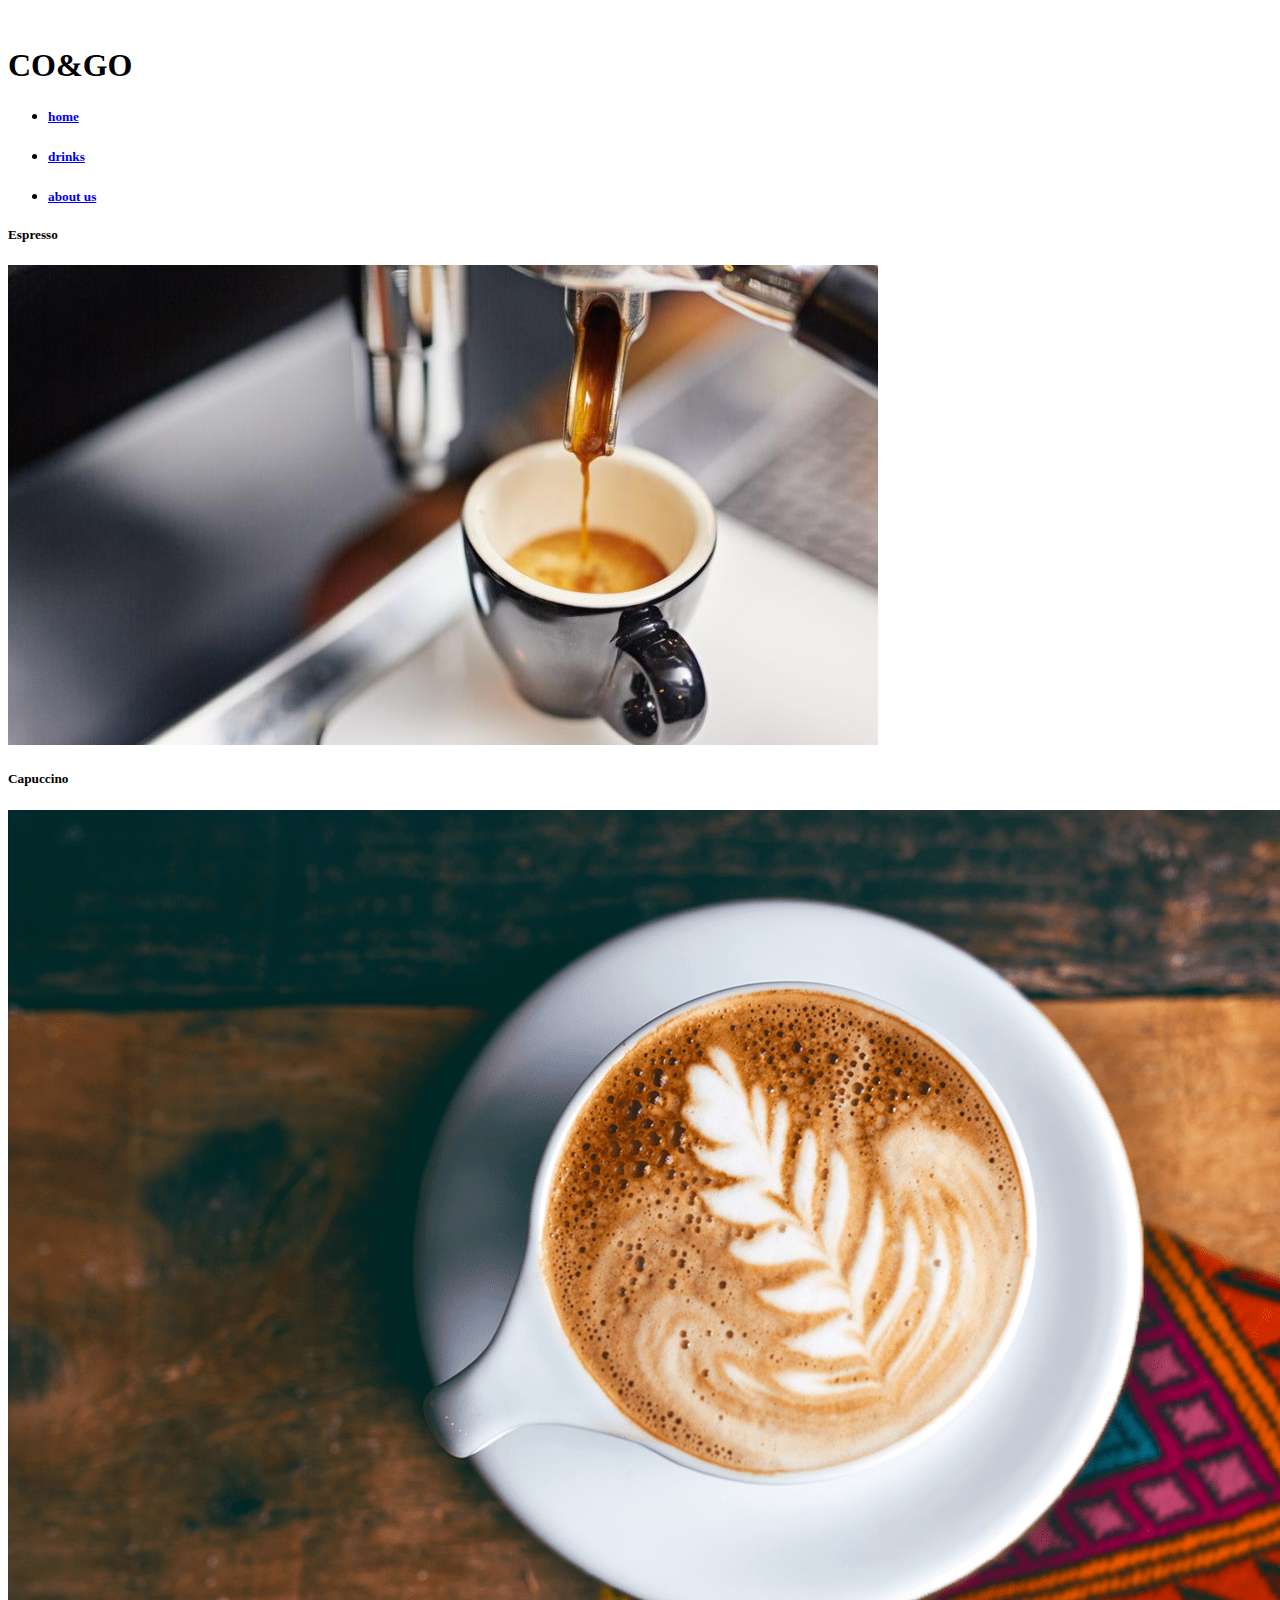
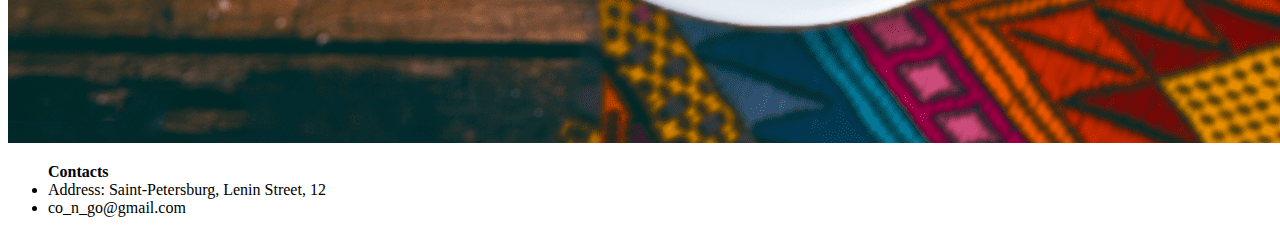
==== page2.html @ 447b9eb1 "feat: add new pages, pictures" ====
<!DOCTYPE html>
<html lang="ru">
<head>
    <meta charset="UTF-8">
    <title>CO&GO</title>
    <link href="outlines.css" rel="stylesheet">
    <meta name="description" content="Coffee shop">
</head>
<body>
<header>
    <img src="" alt=""/>
    <h1>CO&GO</h1>
    <nav>
        <ul>
            <li><a href="index.html"><h5>home</h5></a></li>
            <li><a href="page2.html"><h5>drinks</h5></a></li>
            <li><a href="page3.html"><h5>about us</h5></a></li>
        </ul>
    </nav>
</header>
<main>
    <h5>Espresso</h5>
    <img src="images/espr.jpg" alt="sales"/>
    <h5>Capuccino</h5>
    <img src="images/capp.png" alt="sales"/>
</main>
<footer>
    <ul><b>Contacts</b>
        <li>Address: Saint-Petersburg, Lenin Street, 12</li>
        <li>co_n_go@gmail.com</li>
    </ul>
</footer>
</body>
</html>
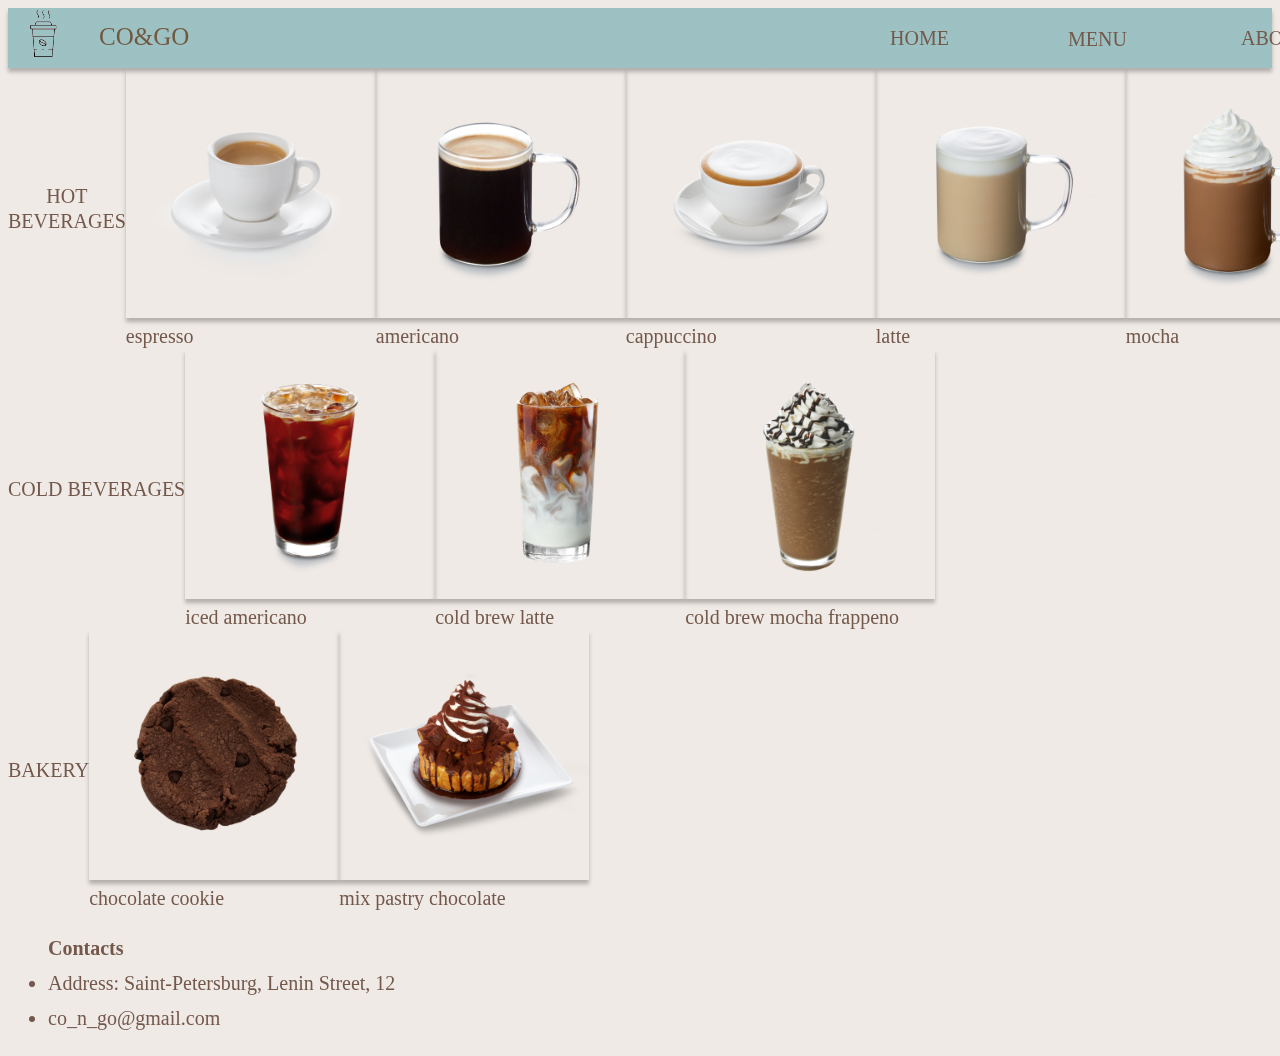
==== commit 404b0c55: "feat: add a project layout lab2" ====
--- a/page2.html
+++ b/page2.html
@@ -8,21 +8,68 @@
 </head>
 <body>
 <header>
-    <img src="" alt=""/>
-    <h1>CO&GO</h1>
-    <nav>
-        <ul>
-            <li><a href="index.html"><h5>home</h5></a></li>
-            <li><a href="page2.html"><h5>drinks</h5></a></li>
-            <li><a href="page3.html"><h5>about us</h5></a></li>
-        </ul>
-    </nav>
+    <div class="header">
+        <img class="header__logo" src="images/logo.png" alt="logo"/>
+        <div class="header__title">CO&GO</div>
+        <nav class="header-nav">
+            <a href="index.html" class="nav__home">HOME</a>
+            <a href="page2.html" class="nav__menu">MENU</a>
+            <a href="page3.html" class="nav__about">ABOUT US</a>
+        </nav>
+    </div>
 </header>
 <main>
-    <h5>Espresso</h5>
-    <img src="images/espr.jpg" alt="sales"/>
-    <h5>Capuccino</h5>
-    <img src="images/capp.png" alt="sales"/>
+    <div class="text">HOT BEVERAGES
+        <div>
+            <img class="picture" src="images/espr.png" alt="espresso"/>
+            <div class="text">espresso</div>
+        </div>
+        <div>
+            <img class="picture" src="images/americano.png" alt="americano"/>
+            <div class="text">americano</div>
+        </div>
+        <div>
+            <img class="picture" src="images/cappuccino.png" alt="cappuccino"/>
+            <div class="text">cappuccino</div>
+        </div>
+        <div>
+            <img class="picture" src="images/latte.png" alt="latte"/>
+            <div class="text">latte</div>
+        </div>
+        <div>
+            <img class="picture" src="images/mocha.png" alt="mocha"/>
+            <div class="text">mocha</div>
+        </div>
+        <div>
+            <img class="picture" src="images/mach.png" alt="machhiato"/>
+            <div class="text">caramel machhiato</div>
+        </div>
+    </div>
+    <div class="text">COLD BEVERAGES
+        <div>
+            <img class="picture" src="images/amer_ice.png" alt="americano"/>
+            <div class="text">iced americano</div>
+        </div>
+        <div>
+            <img class="picture" src="images/latte_ice.png" alt="latte"/>
+            <div class="text">cold brew latte</div>
+        </div>
+        <div>
+            <img class="picture" src="images/frap_ch_ice.png" alt="frappeno"/>
+            <div class="text">cold brew mocha frappeno</div>
+        </div>
+    </div>
+    <div class="text">BAKERY
+        <div>
+            <img class="picture" src="images/choko_cook.png" alt="cookie"/>
+            <div class="text">chocolate cookie</div>
+        </div>
+        <div>
+            <img class="picture" src="images/mix_pastry_ch.png" alt="bakery"/>
+            <div class="text">mix pastry chocolate</div>
+        </div>
+    </div>
+
 </main>
 <footer>
     <ul><b>Contacts</b>
--- a/outlines.css
+++ b/outlines.css
@@ -0,0 +1,158 @@
+body {
+    background: #EFEAE6;
+    
+}
+
+.header {
+    /*position: absolute;*/
+    width: 100%;
+    height: 60px;
+    left: 0px;
+    top: 0px;
+
+    background: linear-gradient(0deg, rgba(255, 236, 226, 0.2), rgba(255, 236, 226, 0.2)), #85B7BC;
+    box-shadow: 0px 4px 4px rgba(0, 0, 0, 0.25);
+}
+
+.header__logo {
+    /*position: absolute;*/
+    width: 74px;
+    height: 60px;
+    left: 21px;
+    /*top: 6px;*/
+
+    mix-blend-mode: darken;
+}
+
+.header__title {
+    position: absolute;
+    width: 185px;
+    height: 45px;
+    left: 99px;
+    top: 21px;
+
+    font-family: 'Gravitas One', serif;
+    font-weight: 400;
+    font-size: 25px;
+    line-height: 32px;
+
+    color: #735840;
+}
+
+.header-nav {
+    font-family: 'Abhaya Libre', serif;
+    font-weight: 400;
+    font-size: 20px;
+    line-height: 35px;
+    color: #73584B;
+}
+
+.nav__home {
+    position: absolute;
+    width: 87px;
+    height: 31px;
+    left: 890px;
+    top: 21px;
+}
+
+.nav__menu {
+    position: absolute;
+    width: 83px;
+    height: 31px;
+    left: 1068px;
+    top: 22px;
+}
+
+.nav__about {
+    position: absolute;
+    width: 142px;
+    height: 31px;
+    left: 1241px;
+    top: 21px;
+}
+
+a {
+    color: #73584B;
+    text-decoration: none;
+}
+
+.main-part {
+    display: flex;
+    width: 100%;
+    height: 430px;
+
+    /*top: 85px;*/
+
+    background: rgba(181, 165, 146, 0.62);
+    box-shadow: 0px 4px 4px rgba(0, 0, 0, 0.25);
+
+}
+
+p {
+    color: #73584B;
+    font-family: 'Abhaya Libre', serif;
+    font-weight: 400;
+    font-size: 20px;
+    line-height: 35px;
+    display: flex;
+    flex-direction: column;
+}
+
+.main__picture {
+    width: 350px;
+    height: 100%;
+    float: right;
+    text-align: left;
+}
+
+.container {
+    display: flex;
+    justify-content: space-between;
+}
+
+.container-modules {
+    width: 350px;
+    height: 350px;
+    /*top: 603px;*/
+
+    background: #85B7BC;
+    box-shadow: 0px 4px 4px rgba(0, 0, 0, 0.25);
+}
+
+.container-module__item {
+    width: 350px;
+    height: 350px;
+    box-shadow: 0px 4px 4px rgba(0, 0, 0, 0.25);
+}
+
+ul {
+    color: #73584B;
+    font-family: 'Abhaya Libre', serif;
+    font-weight: 400;
+    font-size: 20px;
+    line-height: 35px;
+}
+
+.text {
+    font-family: 'Gravitas One', serif;
+    font-weight: 400;
+    font-size: 20px;
+    line-height: 25px;
+    text-align: center;
+
+    display: flex;
+    align-items: center;
+
+    color: #73584B;
+
+}
+
+.picture {
+    width: 250px;
+    height: 250px;
+    box-shadow: 0px 4px 4px rgba(0, 0, 0, 0.25);
+}
+
+
+
+
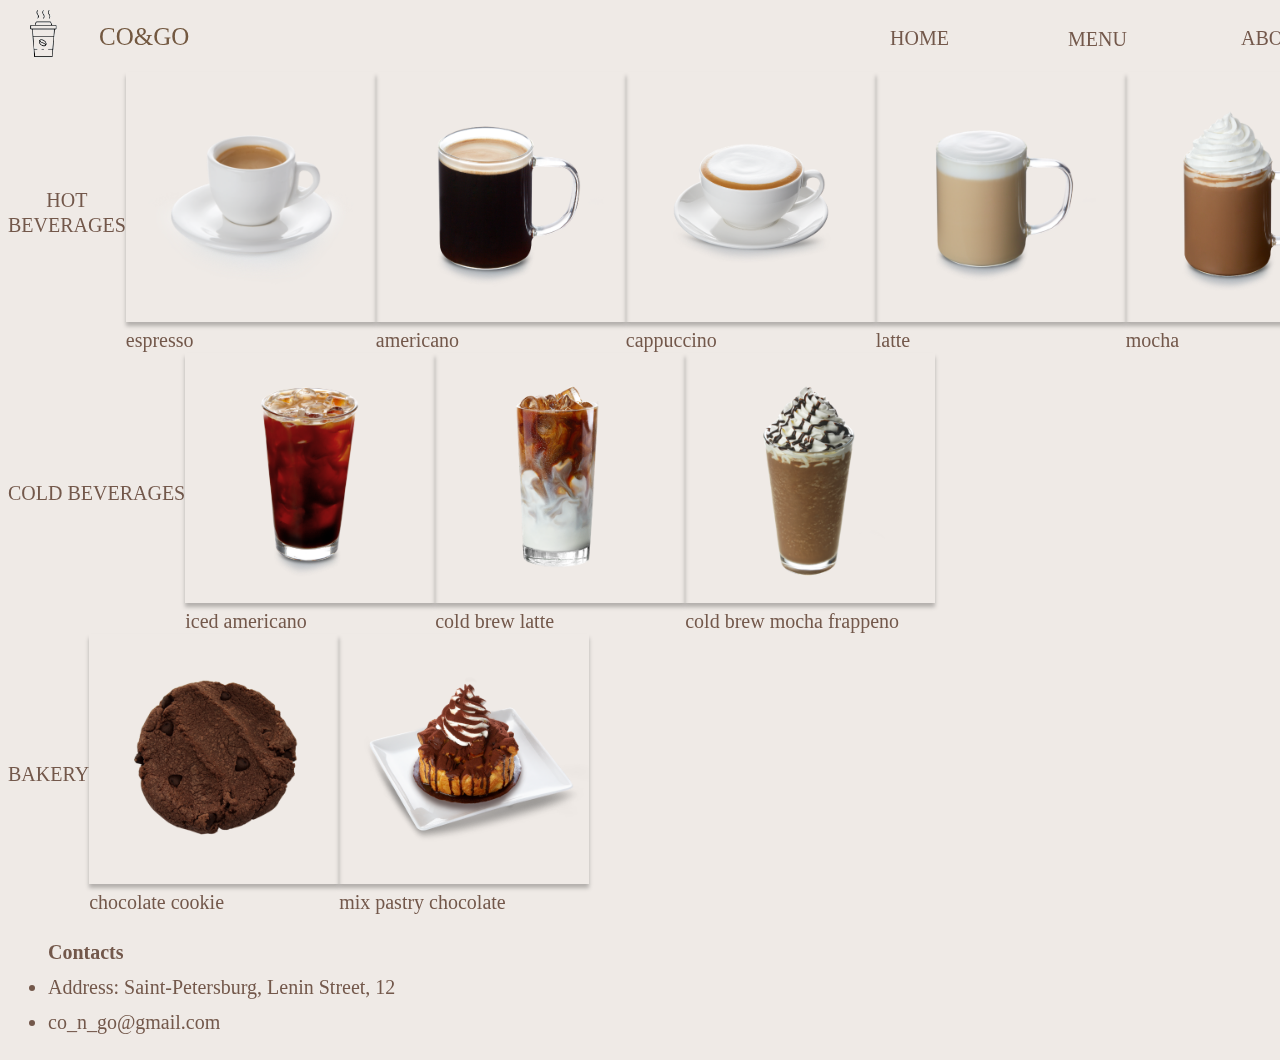
==== commit 1837e9f9: "feat: add pictures" ====
--- a/page2.html
+++ b/page2.html
@@ -8,64 +8,64 @@
 </head>
 <body>
 <header>
-    <div class="header">
+    <div class="left">
         <img class="header__logo" src="images/logo.png" alt="logo"/>
         <div class="header__title">CO&GO</div>
-        <nav class="header-nav">
-            <a href="index.html" class="nav__home">HOME</a>
-            <a href="page2.html" class="nav__menu">MENU</a>
-            <a href="page3.html" class="nav__about">ABOUT US</a>
-        </nav>
     </div>
+    <nav class="header-nav right">
+        <a href="index.html" class="nav__home">HOME</a>
+        <a href="page2.html" class="nav__menu">MENU</a>
+        <a href="page3.html" class="nav__about">ABOUT US</a>
+    </nav>
 </header>
 <main>
     <div class="text">HOT BEVERAGES
         <div>
-            <img class="picture" src="images/espr.png" alt="espresso"/>
+            <img class="picture" src="images/menu/espr.png" alt="espresso"/>
             <div class="text">espresso</div>
         </div>
         <div>
-            <img class="picture" src="images/americano.png" alt="americano"/>
+            <img class="picture" src="images/menu/americano.png" alt="americano"/>
             <div class="text">americano</div>
         </div>
         <div>
-            <img class="picture" src="images/cappuccino.png" alt="cappuccino"/>
+            <img class="picture" src="images/menu/cappuccino.png" alt="cappuccino"/>
             <div class="text">cappuccino</div>
         </div>
         <div>
-            <img class="picture" src="images/latte.png" alt="latte"/>
+            <img class="picture" src="images/menu/latte.png" alt="latte"/>
             <div class="text">latte</div>
         </div>
         <div>
-            <img class="picture" src="images/mocha.png" alt="mocha"/>
+            <img class="picture" src="images/menu/mocha.png" alt="mocha"/>
             <div class="text">mocha</div>
         </div>
         <div>
-            <img class="picture" src="images/mach.png" alt="machhiato"/>
+            <img class="picture" src="images/menu/mach.png" alt="machhiato"/>
             <div class="text">caramel machhiato</div>
         </div>
     </div>
     <div class="text">COLD BEVERAGES
         <div>
-            <img class="picture" src="images/amer_ice.png" alt="americano"/>
+            <img class="picture" src="images/menu/amer_ice.png" alt="americano"/>
             <div class="text">iced americano</div>
         </div>
         <div>
-            <img class="picture" src="images/latte_ice.png" alt="latte"/>
+            <img class="picture" src="images/menu/latte_ice.png" alt="latte"/>
             <div class="text">cold brew latte</div>
         </div>
         <div>
-            <img class="picture" src="images/frap_ch_ice.png" alt="frappeno"/>
+            <img class="picture" src="images/menu/frap_ch_ice.png" alt="frappeno"/>
             <div class="text">cold brew mocha frappeno</div>
         </div>
     </div>
     <div class="text">BAKERY
         <div>
-            <img class="picture" src="images/choko_cook.png" alt="cookie"/>
+            <img class="picture" src="images/menu/choko_cook.png" alt="cookie"/>
             <div class="text">chocolate cookie</div>
         </div>
         <div>
-            <img class="picture" src="images/mix_pastry_ch.png" alt="bakery"/>
+            <img class="picture" src="images/menu/mix_pastry_ch.png" alt="bakery"/>
             <div class="text">mix pastry chocolate</div>
         </div>
     </div>
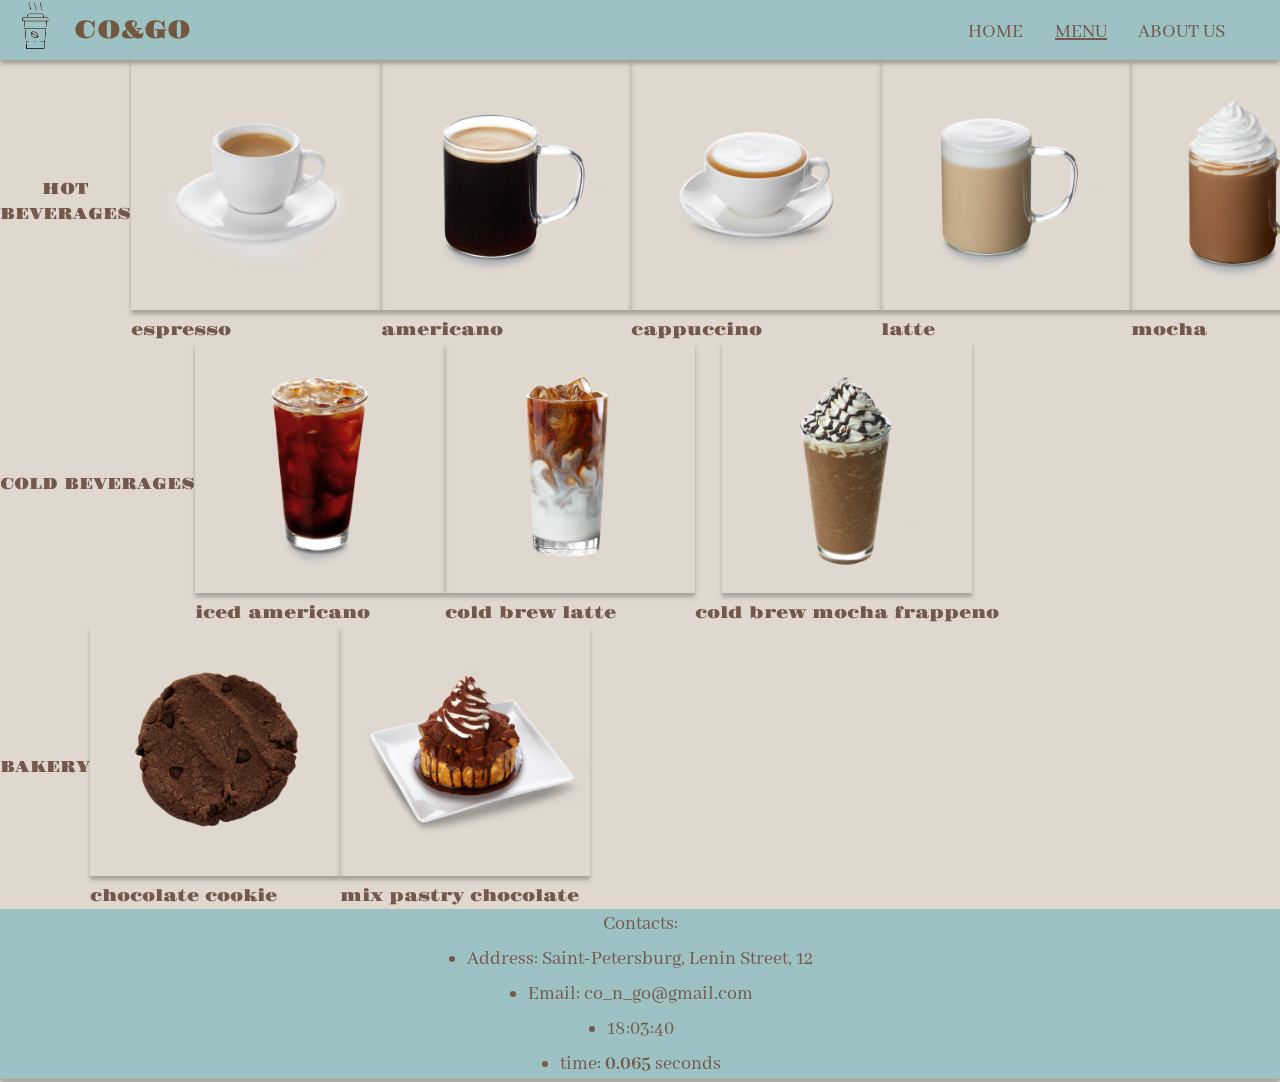
==== commit e0bb019b: "fix: change links" ====
--- a/page2.html
+++ b/page2.html
@@ -5,6 +5,11 @@
     <title>CO&GO</title>
     <link href="outlines.css" rel="stylesheet">
     <meta name="description" content="Coffee shop">
+    <script type="text/javascript" src="/scripts/script.js"></script>
+    <link rel="preconnect" href="https://fonts.googleapis.com">
+    <link rel="preconnect" href="https://fonts.gstatic.com" crossorigin>
+    <link href="https://fonts.googleapis.com/css2?family=Abhaya+Libre&family=Gravitas+One&display=swap"
+          rel="stylesheet">
 </head>
 <body>
 <header>
@@ -14,7 +19,7 @@
     </div>
     <nav class="header-nav right">
         <a href="index.html" class="nav__home">HOME</a>
-        <a href="page2.html" class="nav__menu">MENU</a>
+        <a href="page2.html" class="nav__menu nav__active-page">MENU</a>
         <a href="page3.html" class="nav__about">ABOUT US</a>
     </nav>
 </header>
@@ -72,10 +77,16 @@
 
 </main>
 <footer>
-    <ul><b>Contacts</b>
+    <ul>Contacts:
         <li>Address: Saint-Petersburg, Lenin Street, 12</li>
-        <li>co_n_go@gmail.com</li>
+        <li>Email: co_n_go@gmail.com</li>
+        <li id="watch">
+            <script type="text/javascript"> watch();</script>
+        </li>
+        <li><span id="loadtime"></span></li>
+
     </ul>
+
 </footer>
 </body>
 </html>--- a/outlines.css
+++ b/outlines.css
@@ -1,40 +1,44 @@
 body {
-    background: #EFEAE6;
-    
-}
-
-.header {
-    /*position: absolute;*/
-    width: 100%;
+    background: #E0D8CF;
+}
+
+* {
+    margin: 0;
+    padding: 0;
+}
+
+header {
     height: 60px;
-    left: 0px;
-    top: 0px;
+    display: flex;
+    flex-direction: row;
+    justify-content: space-between;
+    flex-wrap: nowrap;
 
     background: linear-gradient(0deg, rgba(255, 236, 226, 0.2), rgba(255, 236, 226, 0.2)), #85B7BC;
     box-shadow: 0px 4px 4px rgba(0, 0, 0, 0.25);
 }
 
+.left {
+    display: flex;
+    align-items: center;
+}
+
+.right {
+    display: flex;
+    align-items: center;
+}
+
 .header__logo {
-    /*position: absolute;*/
     width: 74px;
     height: 60px;
-    left: 21px;
-    /*top: 6px;*/
 
     mix-blend-mode: darken;
 }
 
 .header__title {
-    position: absolute;
-    width: 185px;
-    height: 45px;
-    left: 99px;
-    top: 21px;
-
     font-family: 'Gravitas One', serif;
     font-weight: 400;
     font-size: 25px;
-    line-height: 32px;
 
     color: #735840;
 }
@@ -48,27 +52,29 @@
 }
 
 .nav__home {
-    position: absolute;
     width: 87px;
     height: 31px;
-    left: 890px;
-    top: 21px;
+}
+
+.nav__home:hover,
+.nav__menu:hover,
+.nav__about:hover {
+    font-weight: bold;
 }
 
 .nav__menu {
-    position: absolute;
     width: 83px;
     height: 31px;
-    left: 1068px;
-    top: 22px;
-}
+}
+
 
 .nav__about {
-    position: absolute;
     width: 142px;
     height: 31px;
-    left: 1241px;
-    top: 21px;
+}
+
+.nav__active-page {
+    text-decoration: underline;
 }
 
 a {
@@ -78,14 +84,20 @@
 
 .main-part {
     display: flex;
-    width: 100%;
-    height: 430px;
-
-    /*top: 85px;*/
+    flex-direction: row;
+    height: 390px;
+    margin: 15px;
+    flex-wrap: nowrap;
 
     background: rgba(181, 165, 146, 0.62);
     box-shadow: 0px 4px 4px rgba(0, 0, 0, 0.25);
-
+}
+
+.main__text {
+    display: flex;
+    flex-direction: column;
+    justify-content: center;
+    padding-left: 20px;
 }
 
 p {
@@ -94,34 +106,46 @@
     font-weight: 400;
     font-size: 20px;
     line-height: 35px;
+    margin-left: 15px;
+}
+
+.main__picture {
+    display: flex;
+    width: 350px;
+}
+
+.container {
+    display: flex;
+    justify-content: space-between;
+    margin: 15px;
+    flex-wrap: nowrap;
+    gap: 10px;
+    /*margin-bottom: 15px;*/
+}
+
+.container-modules {
+    display: flex;
+    width: 390px;
+    height: 340px;
+
+    background: #85B7BC;
+    box-shadow: 0px 4px 4px rgba(0, 0, 0, 0.25);
+}
+
+.container-module__item {
+    width: 320px;
+
+    box-shadow: 0px 4px 4px rgba(0, 0, 0, 0.25);
+}
+
+footer {
+    height: 170px;
     display: flex;
     flex-direction: column;
-}
-
-.main__picture {
-    width: 350px;
-    height: 100%;
-    float: right;
-    text-align: left;
-}
-
-.container {
-    display: flex;
-    justify-content: space-between;
-}
-
-.container-modules {
-    width: 350px;
-    height: 350px;
-    /*top: 603px;*/
-
-    background: #85B7BC;
-    box-shadow: 0px 4px 4px rgba(0, 0, 0, 0.25);
-}
-
-.container-module__item {
-    width: 350px;
-    height: 350px;
+    justify-content: center;
+    flex-wrap: nowrap;
+
+    background: linear-gradient(0deg, rgba(255, 236, 226, 0.2), rgba(255, 236, 226, 0.2)), #85B7BC;
     box-shadow: 0px 4px 4px rgba(0, 0, 0, 0.25);
 }
 
@@ -131,21 +155,26 @@
     font-weight: 400;
     font-size: 20px;
     line-height: 35px;
+
+    display: flex;
+    align-items: center;
+    justify-content: center;
+    flex-direction: column;
 }
 
 .text {
+    display: flex;
+    align-items: center;
     font-family: 'Gravitas One', serif;
     font-weight: 400;
-    font-size: 20px;
+    font-size: 16px;
     line-height: 25px;
     text-align: center;
 
-    display: flex;
-    align-items: center;
-
-    color: #73584B;
-
-}
+
+    color: #73584B;
+}
+
 
 .picture {
     width: 250px;
@@ -153,6 +182,224 @@
     box-shadow: 0px 4px 4px rgba(0, 0, 0, 0.25);
 }
 
-
-
-
+@media screen and (max-width: 1000px) {
+    .main__picture {
+        display: none;
+    }
+}
+
+@media screen and (max-width: 600px) {
+    .main-part {
+        display: none;
+    }
+}
+
+table {
+    font-family: 'Gravitas One', serif;
+    display: grid;
+    grid-template-columns:
+    minmax(100px, 1fr)
+    minmax(100px, 1.67fr);
+    margin: 15px;
+}
+
+thead,
+tbody,
+tr {
+    display: contents;
+}
+
+th,
+td {
+    padding: 15px;
+    overflow: hidden;
+    text-overflow: ellipsis;
+    white-space: nowrap;
+}
+
+th {
+    background: #B5A592;
+    text-align: left;
+    font-weight: normal;
+    font-size: 1.1rem;
+    color: #73584B;
+}
+
+th:last-child {
+    border: 0;
+}
+
+td {
+    padding-top: 10px;
+    padding-bottom: 10px;
+    color: #73584B;
+}
+
+tr:nth-child(even) td {
+    background: #B5A592;
+}
+
+#watch {
+    color: #73584B;
+    font-family: 'Abhaya Libre', serif;
+    font-weight: 400;
+    font-size: 20px;
+    line-height: 35px;
+}
+
+
+.slider {
+    max-width: 1440px;
+    margin: 0 auto;
+}
+
+.itc-slider__item {
+    flex: 0 0 33.3333333%;
+    max-width: 33.3333333%;
+    display: flex;
+    justify-content: center;
+    align-items: center;
+    color: rgba(255, 255, 255, 0.8);
+    font-size: 7rem;
+}
+
+.itc-slider__item:nth-child(1) {
+}
+
+.itc-slider__item:nth-child(2) {
+}
+
+.itc-slider__item:nth-child(3) {
+}
+
+.itc-slider__item:nth-child(4) {
+}
+
+.itc-slider {
+    position: relative;
+}
+
+.itc-slider__wrapper {
+    overflow: hidden;
+}
+
+.itc-slider__items {
+    display: flex;
+    transition: transform 0.5s ease;
+    will-change: transform;
+}
+
+.itc-slider__transition-none {
+    transition: none;
+}
+
+/*.itc-slider__item {*/
+/*    flex: 0 0 33.3333333%;*/
+/*    max-width: 33.3333333%;*/
+/*    user-select: none;*/
+/*    will-change: transform;*/
+/*}*/
+
+/* кнопки влево и вправо */
+.itc-slider__btn {
+    position: absolute;
+    top: 50%;
+    display: flex;
+    justify-content: center;
+    align-items: center;
+    width: 40px;
+    height: 50px;
+    color: #fff;
+    text-align: center;
+    background: rgb(181 165 146 / 60%);
+    border: none;
+    transform: translateY(-50%);
+    cursor: pointer;
+}
+
+.itc-slider__btn_hide {
+    display: none;
+}
+
+.itc-slider__btn_prev {
+    left: 0;
+}
+
+.itc-slider__btn_next {
+    right: 0;
+}
+
+.itc-slider__btn:hover,
+.itc-slider__btn:focus {
+    color: #fff;
+    text-decoration: none;
+    background: rgb(0 0 0 / 30%);
+    outline: 0;
+}
+
+.itc-slider__btn::before {
+    content: "";
+    display: inline-block;
+    width: 20px;
+    height: 20px;
+    background: transparent no-repeat center center;
+    background-size: 100% 100%;
+}
+
+.itc-slider__btn_prev::before {
+    background-image: url("data:image/svg+xml;charset=utf8,%3Csvg xmlns='http://www.w3.org/2000/svg' fill='%23fff' viewBox='0 0 8 8'%3E%3Cpath d='M5.25 0l-4 4 4 4 1.5-1.5-2.5-2.5 2.5-2.5-1.5-1.5z'/%3E%3C/svg%3E");
+}
+
+.itc-slider__btn_next::before {
+    background-image: url("data:image/svg+xml;charset=utf8,%3Csvg xmlns='http://www.w3.org/2000/svg' fill='%23fff' viewBox='0 0 8 8'%3E%3Cpath d='M2.75 0l-1.5 1.5 2.5 2.5-2.5 2.5 1.5 1.5 4-4-4-4z'/%3E%3C/svg%3E");
+}
+
+/* индикаторы */
+.itc-slider__indicators {
+    position: absolute;
+    right: 0;
+    bottom: 0;
+    left: 0;
+    z-index: 15;
+    display: flex;
+    justify-content: center;
+    margin: 0 15%;
+    padding-left: 0;
+    list-style: none;
+}
+
+.itc-slider__indicator {
+    flex: 0 1 auto;
+    box-sizing: content-box;
+    width: 30px;
+    height: 5px;
+    margin-right: 3px;
+    margin-left: 3px;
+    text-indent: -999px;
+    background-color: rgb(255 255 255 / 50%);
+    background-clip: padding-box;
+    border-top: 15px solid transparent;
+    border-bottom: 15px solid transparent;
+    cursor: pointer;
+}
+
+.itc-slider__indicator_active {
+    background-color: rgb(255 255 255 / 90%);
+}
+
+
+
+@media screen and (max-width: 1350px) {
+    .itc-slider__item {
+        flex: 0 0 50%;
+        min-width: 50%;
+    }
+}
+
+@media screen and (max-width: 1000px) {
+    .itc-slider__item {
+        flex: 0 0 100%;
+        min-width: 100%;
+    }
+}
+
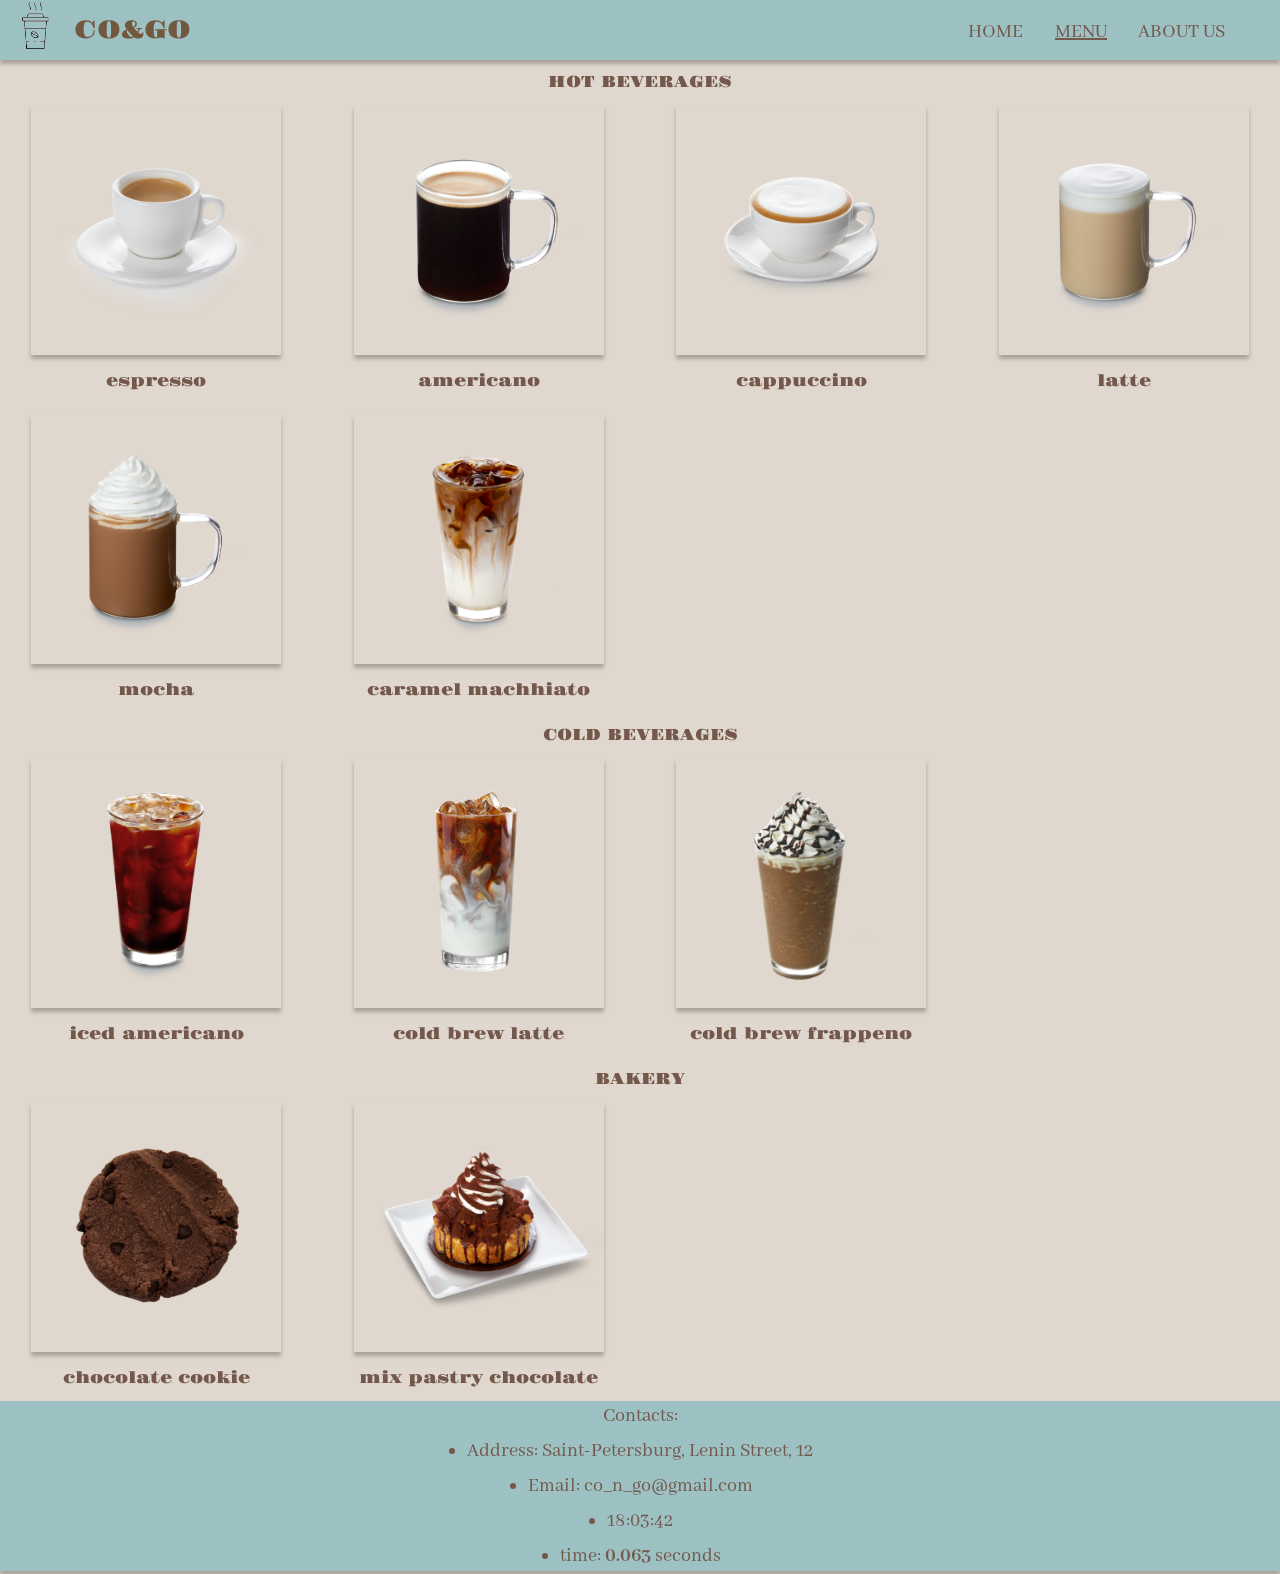
==== commit 5f852d32: "feat: add lab-5" ====
--- a/page2.html
+++ b/page2.html
@@ -24,54 +24,58 @@
     </nav>
 </header>
 <main>
-    <div class="text">HOT BEVERAGES
+    <div class="list_menu">HOT BEVERAGES</div>
+    <div class="pict_menu">
         <div>
             <img class="picture" src="images/menu/espr.png" alt="espresso"/>
-            <div class="text">espresso</div>
+            <div class="list_menu">espresso</div>
         </div>
         <div>
             <img class="picture" src="images/menu/americano.png" alt="americano"/>
-            <div class="text">americano</div>
+            <div class="list_menu">americano</div>
         </div>
         <div>
             <img class="picture" src="images/menu/cappuccino.png" alt="cappuccino"/>
-            <div class="text">cappuccino</div>
+            <div class="list_menu">cappuccino</div>
         </div>
         <div>
             <img class="picture" src="images/menu/latte.png" alt="latte"/>
-            <div class="text">latte</div>
+            <div class="list_menu">latte</div>
         </div>
         <div>
             <img class="picture" src="images/menu/mocha.png" alt="mocha"/>
-            <div class="text">mocha</div>
+            <div class="list_menu">mocha</div>
         </div>
         <div>
             <img class="picture" src="images/menu/mach.png" alt="machhiato"/>
-            <div class="text">caramel machhiato</div>
+            <div class="list_menu">caramel machhiato</div>
         </div>
     </div>
-    <div class="text">COLD BEVERAGES
+
+    <div class="list_menu">COLD BEVERAGES</div>
+    <div class="pict_menu">
         <div>
             <img class="picture" src="images/menu/amer_ice.png" alt="americano"/>
-            <div class="text">iced americano</div>
+            <div class="list_menu">iced americano</div>
         </div>
         <div>
             <img class="picture" src="images/menu/latte_ice.png" alt="latte"/>
-            <div class="text">cold brew latte</div>
+            <div class="list_menu">cold brew latte</div>
         </div>
         <div>
             <img class="picture" src="images/menu/frap_ch_ice.png" alt="frappeno"/>
-            <div class="text">cold brew mocha frappeno</div>
+            <div class="list_menu">cold brew frappeno</div>
         </div>
     </div>
-    <div class="text">BAKERY
+    <div class="list_menu">BAKERY</div>
+    <div class="pict_menu">
         <div>
             <img class="picture" src="images/menu/choko_cook.png" alt="cookie"/>
-            <div class="text">chocolate cookie</div>
+            <div class="list_menu">chocolate cookie</div>
         </div>
         <div>
             <img class="picture" src="images/menu/mix_pastry_ch.png" alt="bakery"/>
-            <div class="text">mix pastry chocolate</div>
+            <div class="list_menu">mix pastry chocolate</div>
         </div>
     </div>
 
@@ -84,7 +88,6 @@
             <script type="text/javascript"> watch();</script>
         </li>
         <li><span id="loadtime"></span></li>
-
     </ul>
 
 </footer>
--- a/outlines.css
+++ b/outlines.css
@@ -175,6 +175,19 @@
     color: #73584B;
 }
 
+.list_menu {
+    text-align: center;
+    align-items: center;
+    font-family: 'Gravitas One', serif;
+    font-weight: 400;
+    font-size: 16px;
+    line-height: 25px;
+    margin-top: 10px;
+    margin-bottom: 10px;
+
+    color: #73584B;
+}
+
 
 .picture {
     width: 250px;
@@ -182,10 +195,28 @@
     box-shadow: 0px 4px 4px rgba(0, 0, 0, 0.25);
 }
 
+.pict_menu {
+    display: grid;
+    grid-gap: 10px;
+    grid-template-columns: repeat(4, 1fr);
+    justify-items: center;
+    /*align-items: center;*/
+    /*margin: 15px;*/
+}
+
 @media screen and (max-width: 1000px) {
     .main__picture {
         display: none;
     }
+    .pict_menu{
+        grid-template-columns: repeat(3, 1fr);
+    }
+}
+
+@media screen and (max-width: 800px) {
+    .pict_menu{
+        grid-template-columns: repeat(2, 1fr);
+    }
 }
 
 @media screen and (max-width: 600px) {
@@ -194,50 +225,50 @@
     }
 }
 
-table {
-    font-family: 'Gravitas One', serif;
-    display: grid;
-    grid-template-columns:
-    minmax(100px, 1fr)
-    minmax(100px, 1.67fr);
-    margin: 15px;
-}
-
-thead,
-tbody,
-tr {
-    display: contents;
-}
-
-th,
-td {
-    padding: 15px;
-    overflow: hidden;
-    text-overflow: ellipsis;
-    white-space: nowrap;
-}
-
-th {
-    background: #B5A592;
-    text-align: left;
-    font-weight: normal;
-    font-size: 1.1rem;
-    color: #73584B;
-}
-
-th:last-child {
-    border: 0;
-}
-
-td {
-    padding-top: 10px;
-    padding-bottom: 10px;
-    color: #73584B;
-}
-
-tr:nth-child(even) td {
-    background: #B5A592;
-}
+/*table {*/
+/*    font-family: 'Gravitas One', serif;*/
+/*    display: grid;*/
+/*    grid-template-columns:*/
+/*    minmax(100px, 1fr)*/
+/*    minmax(100px, 1.67fr);*/
+/*    margin: 15px;*/
+/*}*/
+
+/*thead,*/
+/*tbody,*/
+/*tr {*/
+/*    display: contents;*/
+/*}*/
+
+/*th,*/
+/*td {*/
+/*    padding: 15px;*/
+/*    overflow: hidden;*/
+/*    text-overflow: ellipsis;*/
+/*    white-space: nowrap;*/
+/*}*/
+
+/*th {*/
+/*    background: #B5A592;*/
+/*    text-align: left;*/
+/*    font-weight: normal;*/
+/*    font-size: 1.1rem;*/
+/*    color: #73584B;*/
+/*}*/
+
+/*th:last-child {*/
+/*    border: 0;*/
+/*}*/
+
+/*td {*/
+/*    padding-top: 10px;*/
+/*    padding-bottom: 10px;*/
+/*    color: #73584B;*/
+/*}*/
+
+/*tr:nth-child(even) td {*/
+/*    background: #B5A592;*/
+/*}*/
 
 #watch {
     color: #73584B;
@@ -403,3 +434,36 @@
     }
 }
 
+#daysVariants{
+    border-radius:20px;
+    background-color: #85B7BC;
+}
+
+#lessonsVariants{
+    border-radius:20px;
+    background-color: #85B7BC;
+}
+
+#scheduleTable {
+    display: flex;
+    flex-direction: column;
+    width: 15%;
+    margin: 15px 10px;
+
+}
+
+#use{
+    border-radius:20px;
+    background-color: #85B7BC;
+}
+
+#elem{
+    font-family: 'Gravitas One', serif;
+    display: grid;
+    margin: 15px;
+}
+
+table {
+    border: 5px;
+}
+
